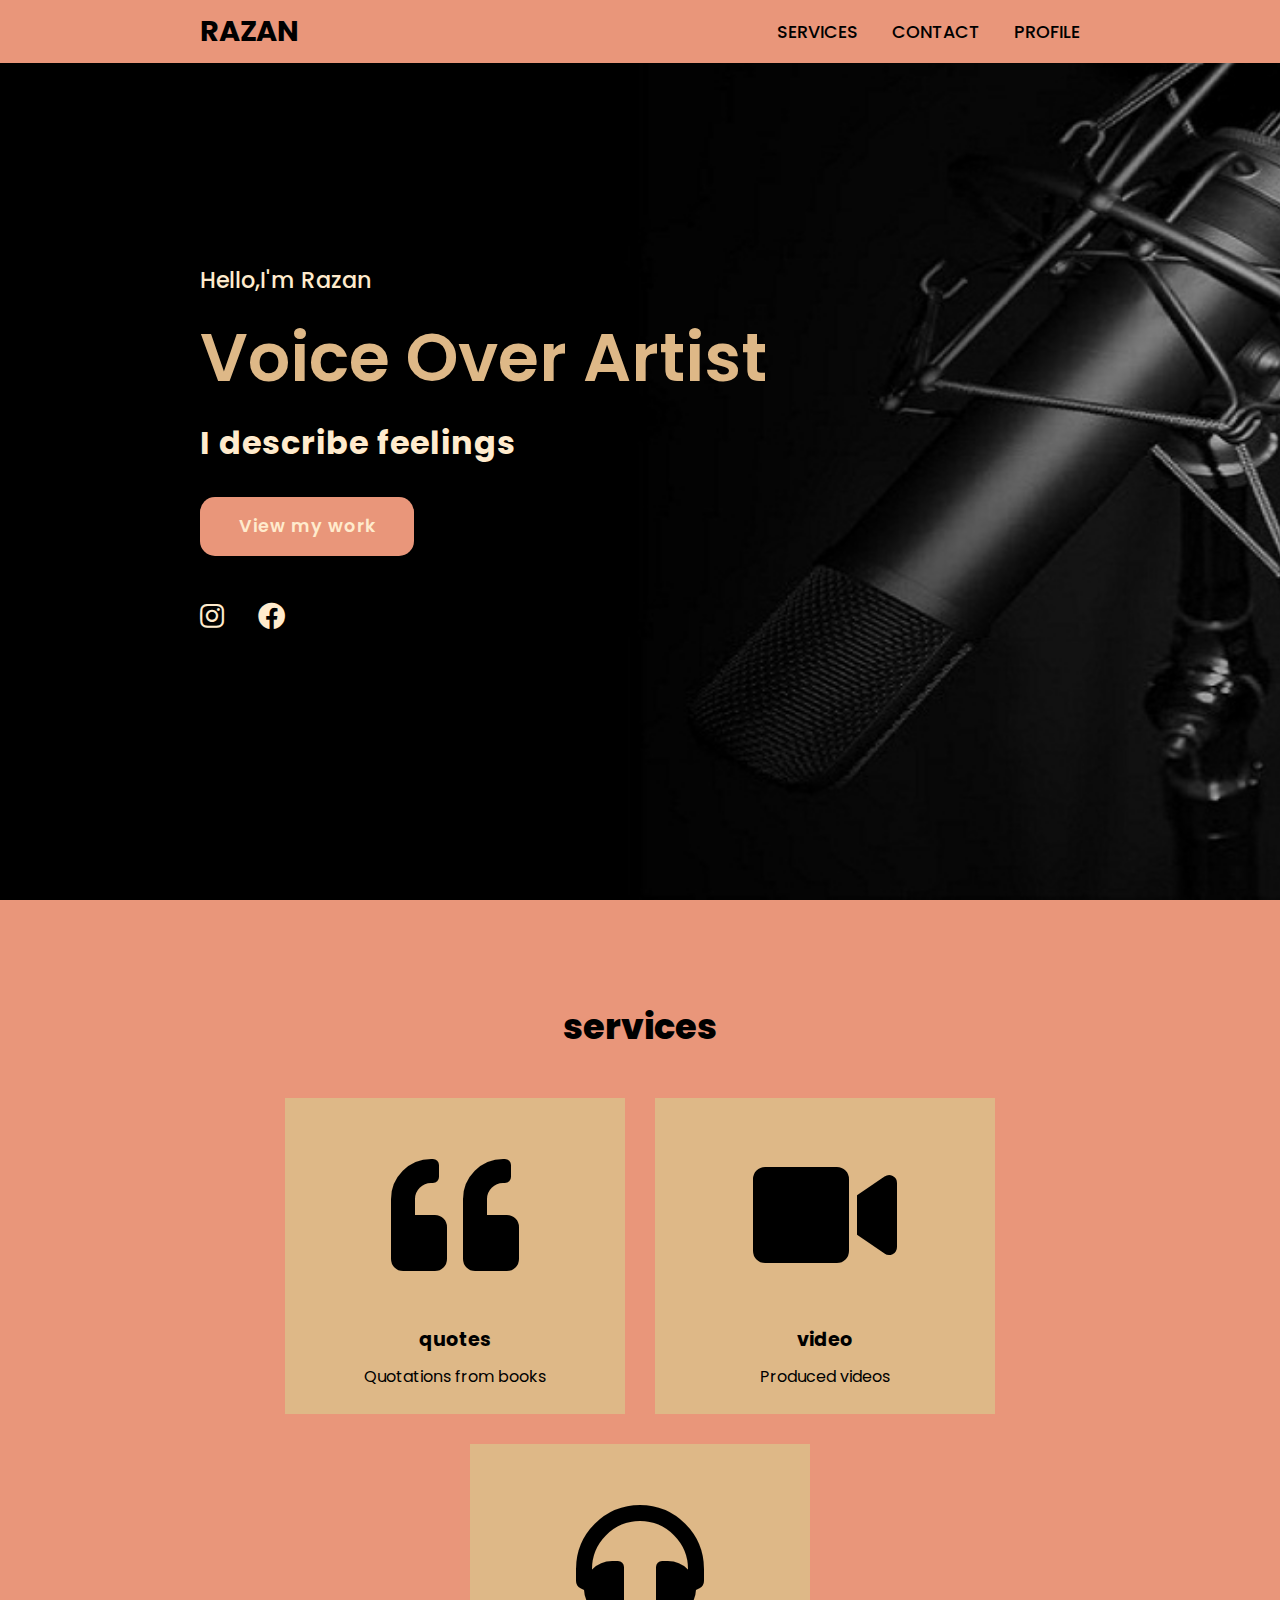
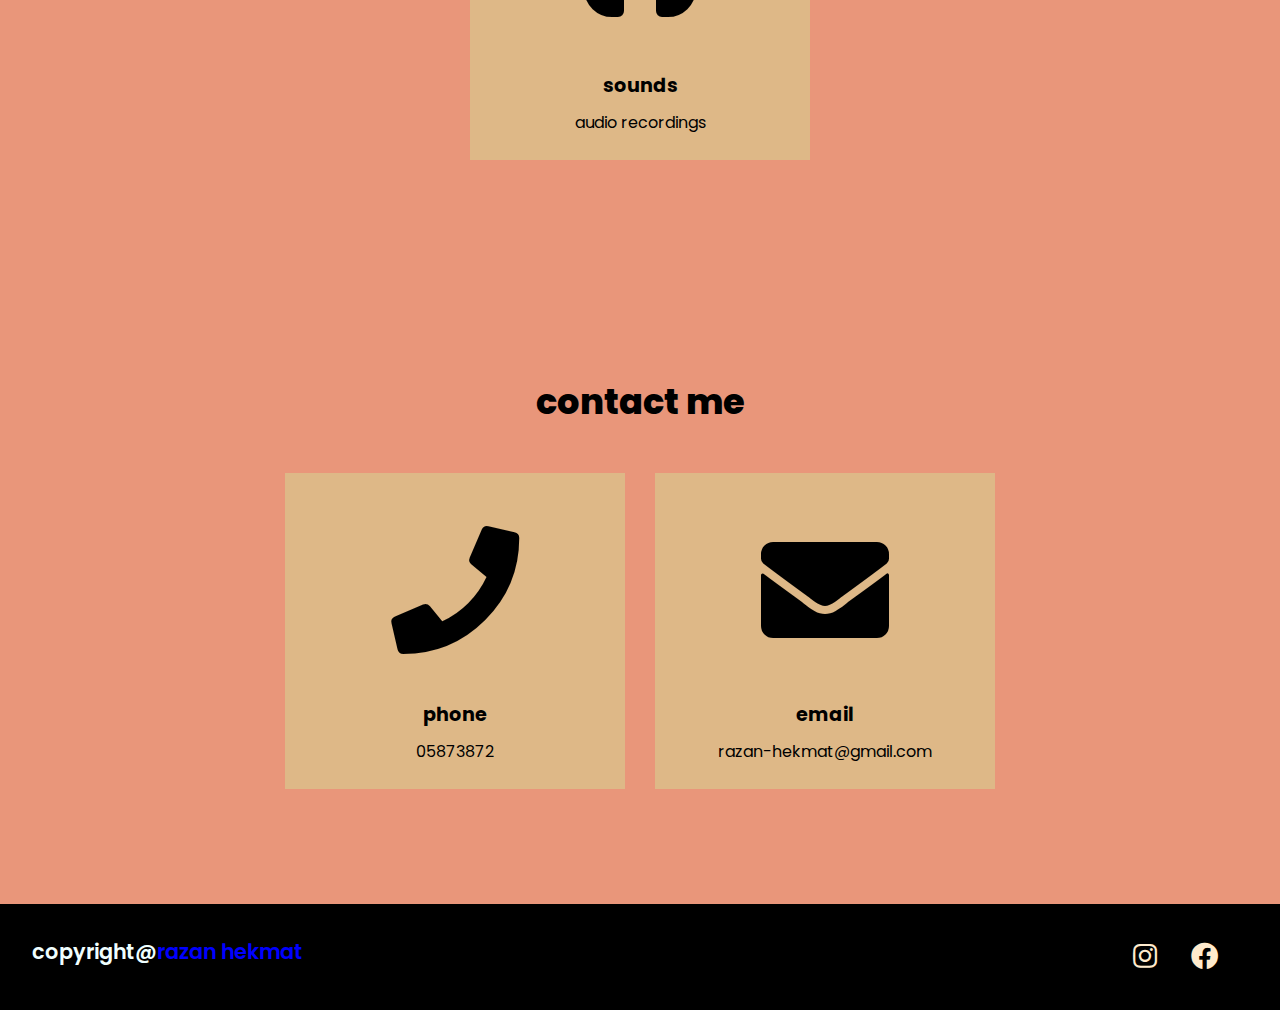
==== index.html @ cc0b29c3 "personal web" ====
<!DOCTYPE html>
<html>
<head>
    <meta charset="utf-8" />
    <meta  http-equiv="X-UA-Compatible" content="IE=edge"/> 
    <meta name="viewport" content="width=device-width, inetial-scale=1.0"/>
    <link rel="stylesheet" href="https://cdnjs.cloudflare.com/ajax/libs/font-awesome/5.15.4/css/all.min.css"/>
    <link rel="stylesheet" href="./assets/Css/style.css">
    <link rel="stylesheet" href="./assets/Css/navbar.css">
    <title>razan hekmat</title>
</head>
<body>

    <header>
        <a href="#" class="logo">razan</a>
        <nav class="navigation">
            <a href="#services">services</a>
            <a href="#contact">contact</a>
            <a href="/Profile.html">Profile</a>
        </nav>
    </header>

    <section class="main">
        <div>
            <h2>Hello,I'm Razan <br /> <span>Voice Over Artist</span></h2> 
            <h3>I describe feelings </h3>
            <a href="#services" class="main-btn"> View my work</a>
            <div class="social-icons">
                <a href="#"><i class="fab fa-instagram"></i></a>
                <a href="#"><i class="fab fa-facebook"></i></a>

            </div>
        </div>
    </section>

    <section class="cards" id="services">
        <h2 class="title">services</h2>
        <div class="content">
            <div class="card">
                <div class="icon">
                    <i class="fas fa-solid fa-quote-left"></i>
                </div>
                <div class="info">
                    <h3>quotes</h3>
                    <p>Quotations from books</p>
                </div>
            </div>
            <div class="card">
                <div class="icon">
                    <i class="fas fa-video"></i>              
                </div>
                <div class="info">
                    <h3>video</h3>
                    <p>Produced videos</p>
                </div>
            </div>
       
        <div class="card">
            <div class="icon">
                <i class="fas fa-headphones"></i>
            </div>
            <div class="info">
                <h3>sounds</h3>
                <p>audio recordings</p>
            </div>
        </div>

        </div>
    </section>
     
   

    <section class="cards contact" id="contact">
        <h2 class="title">contact me</h2>
        <div class="content">
            <div class="card">
                <div class="icon">
                    <i class="fas fa-phone"></i>
                </div>
                <div class="info">
                    <h3>phone</h3>
                    <p>05873872</p>
                </div>
            </div>
            <div class="card">
                <div class="icon">
                    <i class="fas fa-envelope"></i>
                </div>
                <div class="info">
                    <h3>email</h3>
                    <p>razan-hekmat@gmail.com</p>
                </div>
            </div>   
            </div>        
    </section>

    <footer class="footer">
        <p class="footer-title">copyright@<span>razan hekmat</span></p>
        <div class="social-icons">
            <a href="#"><i class="fab fa-instagram"></i></a>
            <a href="#"><i class="fab fa-facebook"></i></a>

        </div>
    </footer>


</body>
</html>
---- assets/Css/style.css ----
﻿
section{
    padding:100px 200px;
}

.main {
    width: 100%;
    min-height: 100vh;
    display: flex;
    align-items:center;
    background: url('/assets/img/background.jpg') no-repeat;
    background-size:cover;
    background-position:center;
    background-attachment:fixed;
}

.main h2{
    color:blanchedalmond;
    font-size:1.4em;
    font-weight:500;
}

.main h2 span{
    display:inline-block;
    margin-top:10px;
    color:burlywood;
    font-size:3em;
    font-weight:600;
}

    .main h3 {
        color: blanchedalmond;
        font-size: 2em;
        font-weight: 700;
        letter-spacing:1px;
        margin-top:10px;
        margin-bottom:30px;
    }

.main-btn {
    color: blanchedalmond;
    background-color:darksalmon;
    text-decoration:none;
    font-size: 1.1em;
    font-weight:600;
    display:inline-block;
    padding:0.9375em 2.1875em;
    letter-spacing:1px;
    border-radius:15px;
    margin-bottom: 40px;
    transition:0.7s ease; /*لل هوفر */
}

.main-btn:hover{/*|بكبر الزر*/
background-color:coral;
transform: scale(1.1);
}

.social-icons a {
    color: blanchedalmond;
    font-size:1.7em;
    padding-right:30px;
}

.title {
    display: flex;
    justify-content: center;
    color:black;
    font-size:2.2em;
    font-weight:800;
    margin-bottom:30px;

}

.content {
    display: flex;
    justify-content: center;
    flex-direction: row;
    flex-wrap: wrap; /**الكروت ما بتصير تصغر لما نصغر الشاشة */
}

.card {
    background-color: burlywood;
    width: 21.25em;
    box-shadow: 10px;
    padding: 25px;
    margin: 15px;
    transition: 0.7s ease; /*لل هوفر */
}

    .card:hover {
        background-color: coral;
        transform: scale(1.1);
    }

.icon {
    color: black;
    font-size: 8em;
    text-align: center;
}

.info{
    text-align:center;
}

.info h3 {
    color: black;
    font-size:1.2em;
    font-weight:700;
    margin:10px;

}

.cards {
    background-color: darksalmon;
}


.footer {
    background-color: black;
    color:azure;
    padding:2em;
    display:flex;
    justify-content:space-between;
}

.footer-title{
    font-size:1.3em;
    font-weight:600;
}

.footer-title span{
    color:blue;
}

footer.social-icons a{
    font-size:1.3em;
    padding:0 12px 0 0;
}

@media(max-width:1023px){
    header{
        padding:12px 20px;
    }

    .navigation a{
        padding-left:10px;
    }

    .title{
        font-size:1.8em;
    }

    section{
        padding:80px 20px;
    }

    .main-content h2{
        font-size:1em;
    }

    .main-content h2{
        font-size:1.6em;
    }

    .content{
        flex-direction:column;
        align-items:center;
    }
}

@media(max-width:641px){
    body{
        font-size:12px;
         
    }

    .main-content h2{
        font-size:0.8em;
    }

    .main-content h3{
        font-size:1.4em;
    }
}

@media(max-width:300px){
    body{
       font-size:10px;
    }
}
---- assets/Css/navbar.css ----
@import url('https://fonts.googleapis.com/css2?family=Poppins:ital,wght@0,100;0,200;0,300;0,400;0,500;0,600;0,700;0,800;0,900;1,100;1,200;1,300;1,400;1,500;1,600;1,700;1,800;1,900&display=swap');
*{
    font-family: 'Poppins', sans-serif;
    margin: 0;
    padding :0;
    box-sizing:border-box; /*مشان يكون الحجم بالضبط*/
    scroll-behavior:smooth;
}

header{
    background-color:darksalmon;
    width:100%;
    position:fixed;
    z-index:999;
    display:flex;
    justify-content:space-between;
    align-items:center;
    padding:10px 200px;


}

.logo{
    text-decoration:none;
    color:black;
    text-transform:uppercase;
    font-weight:700;
    font-size:1.8em; /*16px*/
}

.navigation a{
    text-decoration: none;
    color: black;
    text-transform: uppercase;
    font-weight: 500;
    font-size: 1.1em; /*16px*/
    padding-left:30px; /*للتباعد*/

}

.navigation a:hover{
    color:blue;
}
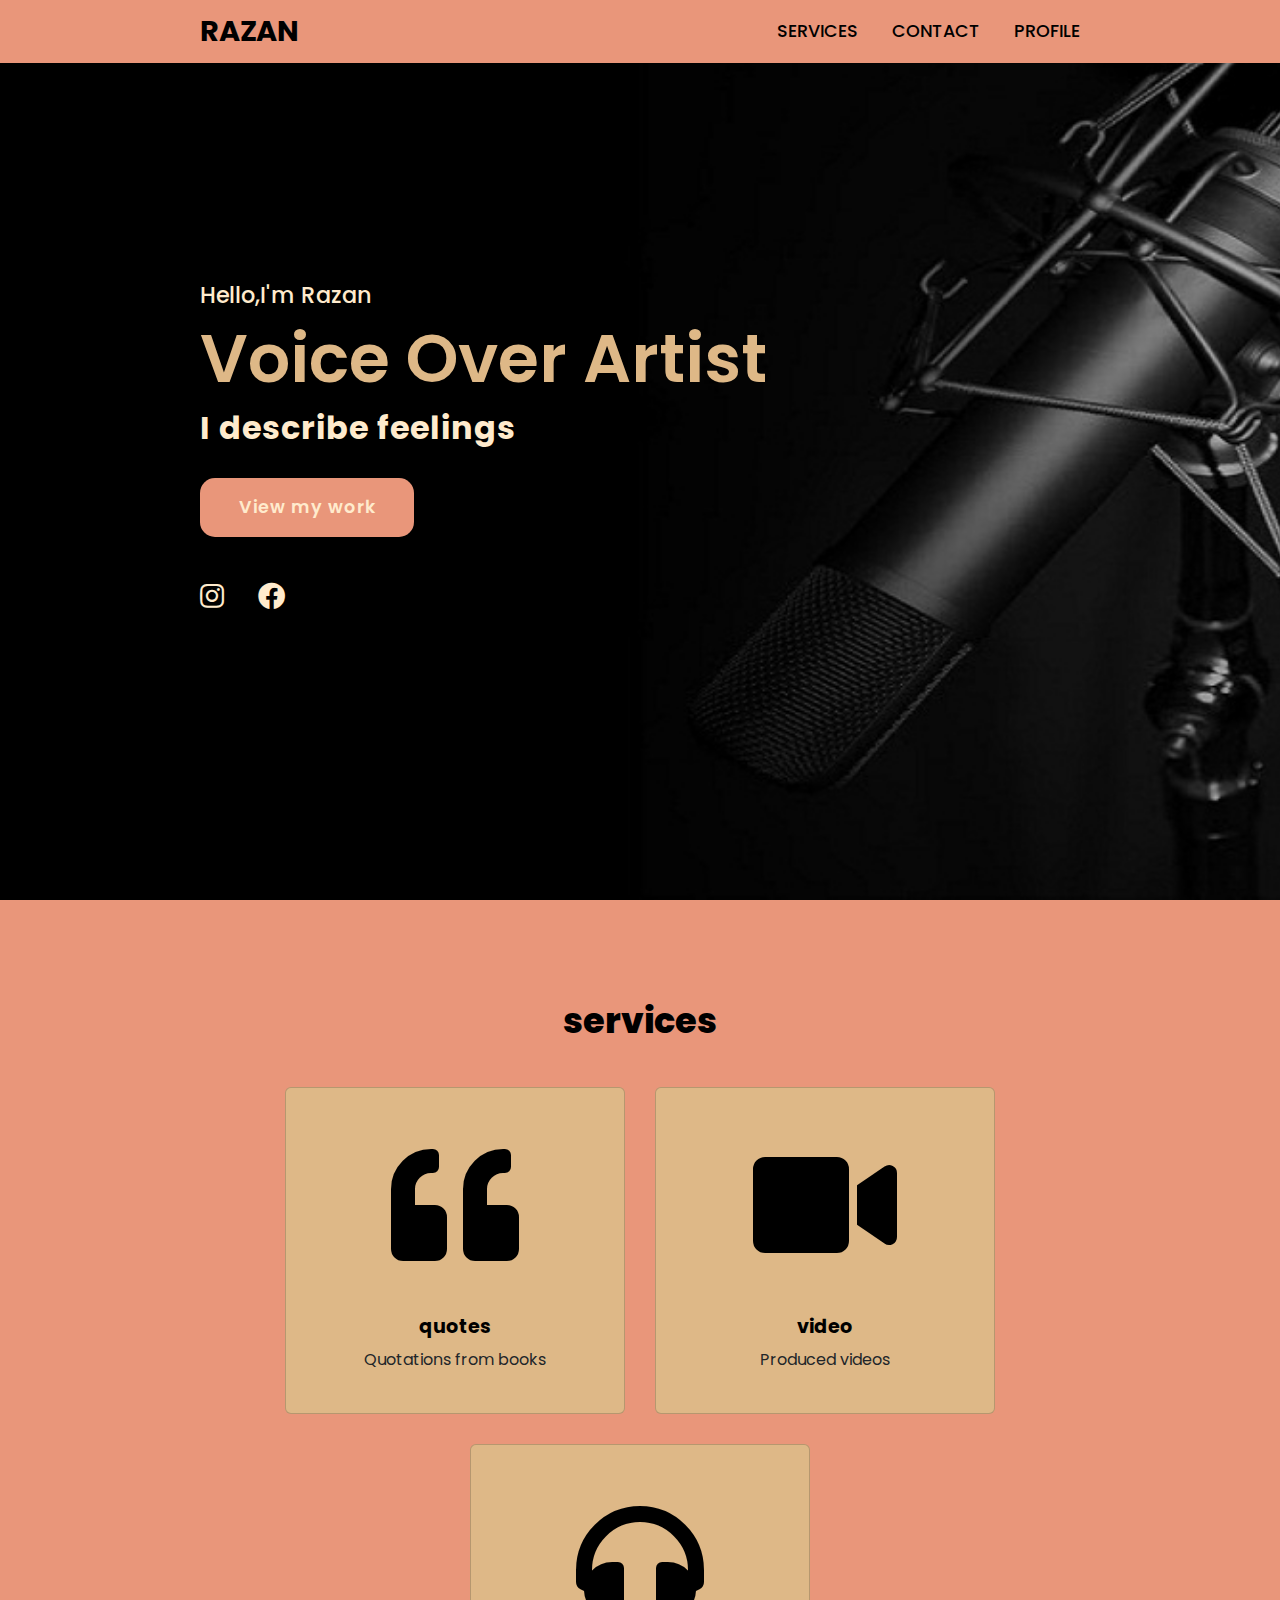
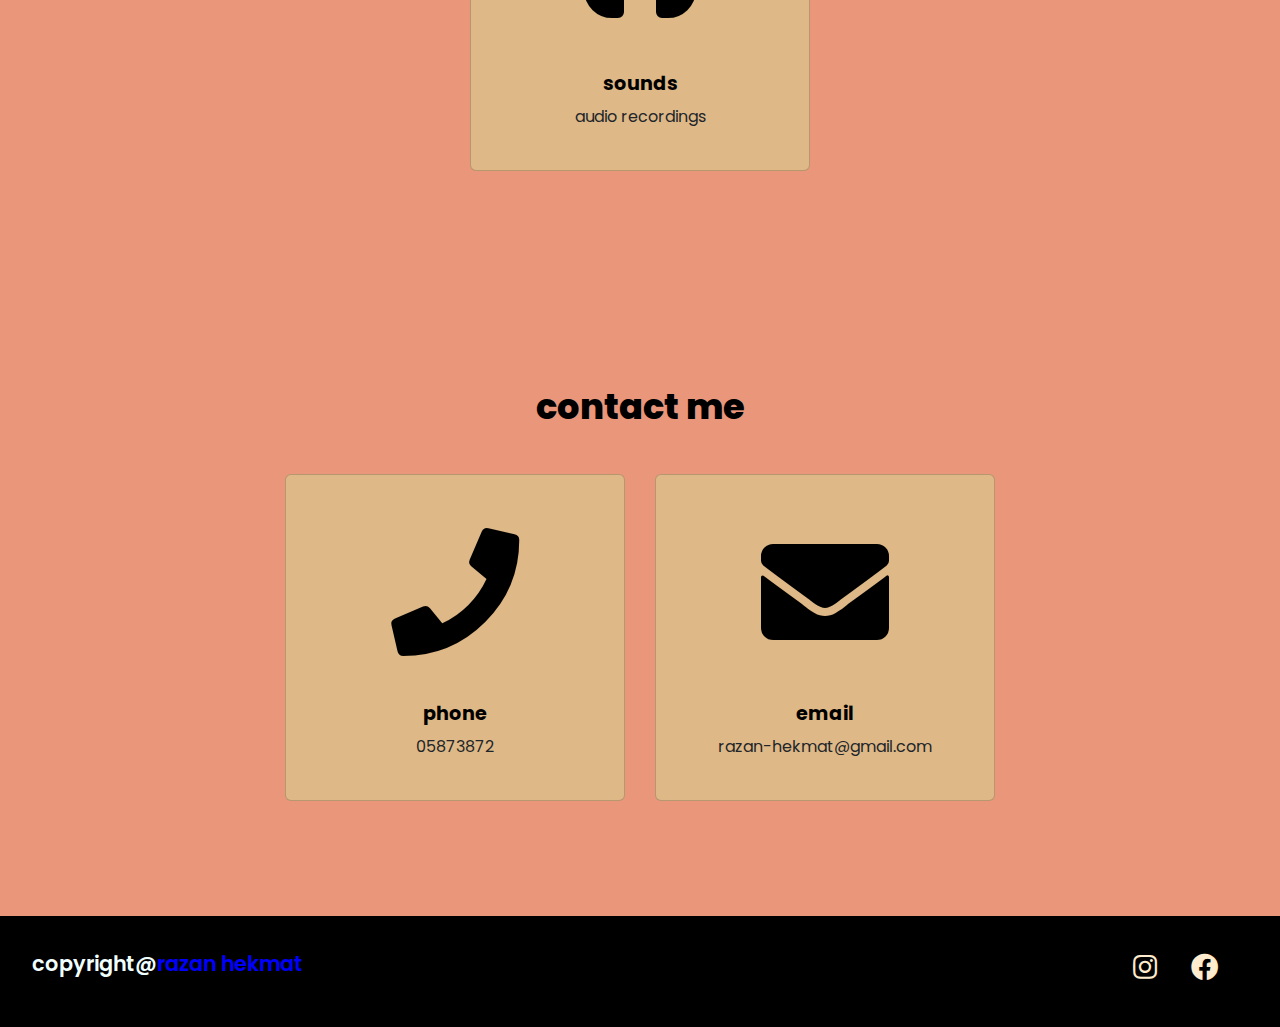
==== commit 33f1f8cc: "add quots page" ====
--- a/index.html
+++ b/index.html
@@ -7,6 +7,10 @@
     <link rel="stylesheet" href="https://cdnjs.cloudflare.com/ajax/libs/font-awesome/5.15.4/css/all.min.css"/>
     <link rel="stylesheet" href="./assets/Css/style.css">
     <link rel="stylesheet" href="./assets/Css/navbar.css">
+
+    <!-- bootstrap-->
+    <link rel="stylesheet" href="./assets/bootstrap/bootstrap.min.css">
+
     <title>razan hekmat</title>
 </head>
 <body>
@@ -36,15 +40,18 @@
     <section class="cards" id="services">
         <h2 class="title">services</h2>
         <div class="content">
-            <div class="card">
+            <a href="/quots.html"  class="text-decoration-none text-reset">
+                 <div class="card" >
                 <div class="icon">
                     <i class="fas fa-solid fa-quote-left"></i>
                 </div>
-                <div class="info">
+                <div class="info ">
                     <h3>quotes</h3>
                     <p>Quotations from books</p>
                 </div>
             </div>
+            </a>
+           
             <div class="card">
                 <div class="icon">
                     <i class="fas fa-video"></i>              
@@ -103,6 +110,6 @@
         </div>
     </footer>
 
-
+    <script src="./assets/bootstrap/bootstrap.bundle.min.js"></script>
 </body>
 </html>--- a/assets/Css/style.css
+++ b/assets/Css/style.css
@@ -80,7 +80,7 @@
 }
 
 .card {
-    background-color: burlywood;
+    background-color: burlywood !important;
     width: 21.25em;
     box-shadow: 10px;
     padding: 25px;
@@ -89,7 +89,7 @@
 }
 
     .card:hover {
-        background-color: coral;
+        background-color: coral !important;
         transform: scale(1.1);
     }
 
